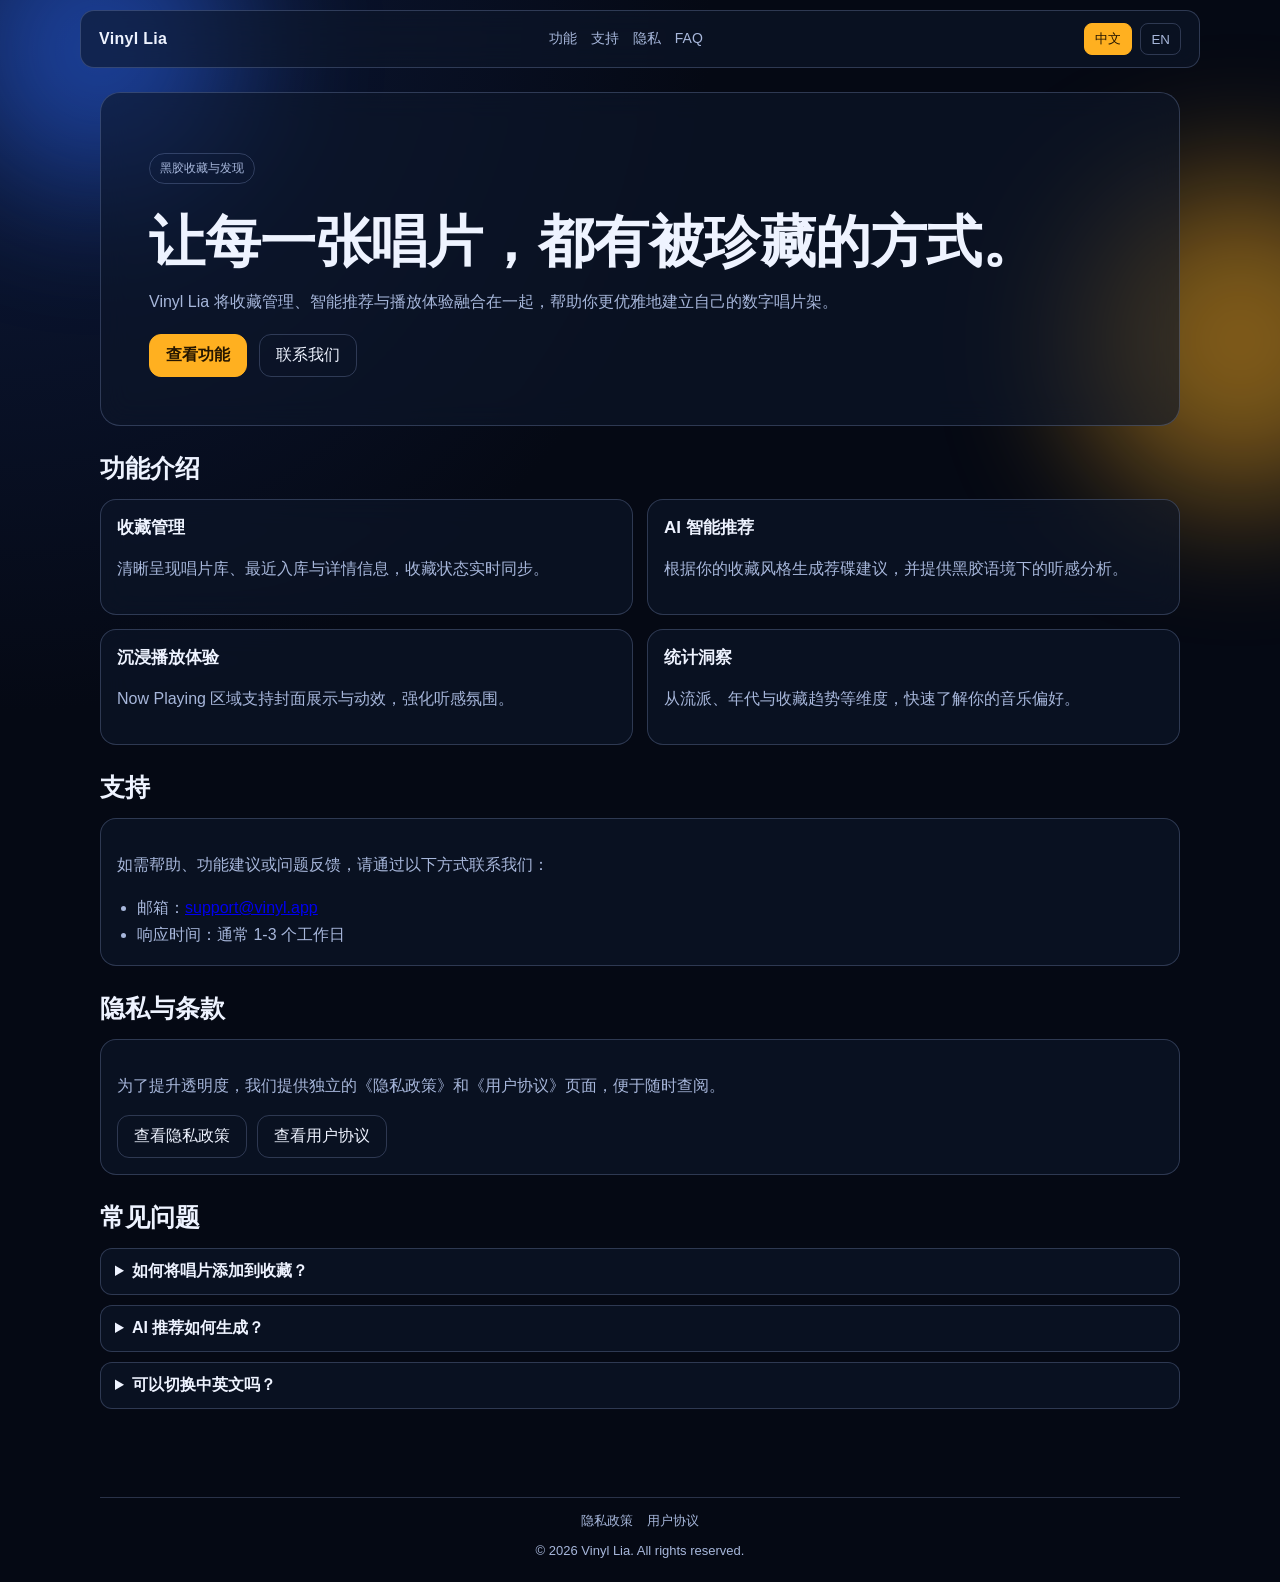
==== index.html @ dc5f0d86 "init" ====
<!doctype html>
<html lang="zh-CN">
<head>
  <meta charset="UTF-8" />
  <meta name="viewport" content="width=device-width, initial-scale=1.0" />
  <title>Vinyl Lia - 黑胶收藏与发现</title>
  <meta name="description" content="Vinyl Lia 是一款面向黑胶爱好者的收藏与发现应用，支持收藏管理、AI 推荐、听感分析与播放体验。" />
  <link rel="stylesheet" href="./styles.css" />
</head>
<body>
  <div class="orb orb-a"></div>
  <div class="orb orb-b"></div>

  <header class="topbar glass">
    <div class="brand">Vinyl Lia</div>
    <nav class="nav">
      <a href="#features" data-i18n="nav.features">功能</a>
      <a href="#support" data-i18n="nav.support">支持</a>
      <a href="#privacy" data-i18n="nav.privacy">隐私</a>
      <a href="#faq" data-i18n="nav.faq">FAQ</a>
    </nav>
    <div class="lang-switch">
      <button id="lang-zh" class="active">中文</button>
      <button id="lang-en">EN</button>
    </div>
  </header>

  <main class="container">
    <section class="hero glass">
      <p class="badge" data-i18n="hero.badge">黑胶收藏与发现</p>
      <h1 data-i18n="hero.title">让每一张唱片，都有被珍藏的方式。</h1>
      <p class="subtitle" data-i18n="hero.subtitle">Vinyl Lia 将收藏管理、智能推荐与播放体验融合在一起，帮助你更优雅地建立自己的数字唱片架。</p>
      <div class="cta-row">
        <a class="btn primary" href="#features" data-i18n="hero.cta.primary">查看功能</a>
        <a class="btn" href="#support" data-i18n="hero.cta.secondary">联系我们</a>
      </div>
    </section>

    <section id="features" class="section">
      <h2 data-i18n="features.title">功能介绍</h2>
      <div class="grid">
        <article class="card glass">
          <h3 data-i18n="features.collection.title">收藏管理</h3>
          <p data-i18n="features.collection.desc">清晰呈现唱片库、最近入库与详情信息，收藏状态实时同步。</p>
        </article>
        <article class="card glass">
          <h3 data-i18n="features.ai.title">AI 智能推荐</h3>
          <p data-i18n="features.ai.desc">根据你的收藏风格生成荐碟建议，并提供黑胶语境下的听感分析。</p>
        </article>
        <article class="card glass">
          <h3 data-i18n="features.nowPlaying.title">沉浸播放体验</h3>
          <p data-i18n="features.nowPlaying.desc">Now Playing 区域支持封面展示与动效，强化听感氛围。</p>
        </article>
        <article class="card glass">
          <h3 data-i18n="features.stats.title">统计洞察</h3>
          <p data-i18n="features.stats.desc">从流派、年代与收藏趋势等维度，快速了解你的音乐偏好。</p>
        </article>
      </div>
    </section>

    <section id="support" class="section">
      <h2 data-i18n="support.title">支持</h2>
      <div class="panel glass">
        <p data-i18n="support.desc">如需帮助、功能建议或问题反馈，请通过以下方式联系我们：</p>
        <ul>
          <li><span data-i18n="support.email">邮箱</span>：<a href="mailto:support@vinyl.app">support@vinyl.app</a></li>
          <li><span data-i18n="support.response">响应时间</span>：<span data-i18n="support.response.value">通常 1-3 个工作日</span></li>
        </ul>
      </div>
    </section>

    <section id="privacy" class="section">
      <h2 data-i18n="privacy.title">隐私与条款</h2>
      <div class="panel glass">
        <p data-i18n="privacy.desc">为了提升透明度，我们提供独立的《隐私政策》和《用户协议》页面，便于随时查阅。</p>
        <div class="policy-links">
          <a class="btn" href="./privacy.html" data-i18n="privacy.link.policy">查看隐私政策</a>
          <a class="btn" href="./terms.html" data-i18n="privacy.link.terms">查看用户协议</a>
        </div>
      </div>
    </section>

    <section id="faq" class="section">
      <h2 data-i18n="faq.title">常见问题</h2>
      <div class="faq">
        <details class="glass">
          <summary data-i18n="faq.q1">如何将唱片添加到收藏？</summary>
          <p data-i18n="faq.a1">可通过推荐列表、手动录入或详情页收藏按钮添加到唱片柜。</p>
        </details>
        <details class="glass">
          <summary data-i18n="faq.q2">AI 推荐如何生成？</summary>
          <p data-i18n="faq.a2">系统会结合你的收藏信息生成推荐结果，并逐步回填更完整的唱片信息。</p>
        </details>
        <details class="glass">
          <summary data-i18n="faq.q3">可以切换中英文吗？</summary>
          <p data-i18n="faq.a3">支持。在应用 Profile 页可切换界面语言，中英文实时生效。</p>
        </details>
      </div>
    </section>
  </main>

  <footer class="footer">
    <div class="footer-links">
      <a href="./privacy.html" data-i18n="footer.privacy">隐私政策</a>
      <a href="./terms.html" data-i18n="footer.terms">用户协议</a>
    </div>
    <p>© <span id="year"></span> Vinyl Lia. All rights reserved.</p>
  </footer>

  <script src="./script.js"></script>
</body>
</html>
---- styles.css ----
:root {
  --bg: #050914;
  --text: #eef3ff;
  --muted: #a7b7db;
  --line: rgba(162, 185, 239, 0.24);
  --panel: rgba(13, 23, 43, 0.62);
  --primary: #ffb020;
  --primary-ink: #251600;
}

* { box-sizing: border-box; }
html, body { margin: 0; padding: 0; }
body {
  min-height: 100vh;
  color: var(--text);
  background: radial-gradient(circle at 0% 0%, #0d1a3c 0%, var(--bg) 35%), linear-gradient(180deg, #050914 0%, #04070f 100%);
  font-family: -apple-system, BlinkMacSystemFont, "SF Pro Display", "SF Pro Text", "PingFang SC", "Segoe UI", sans-serif;
}

.orb {
  position: fixed;
  border-radius: 50%;
  filter: blur(70px);
  opacity: 0.5;
  z-index: -1;
}
.orb-a { width: 280px; height: 280px; background: #2d6bff; top: -90px; left: -40px; }
.orb-b { width: 320px; height: 320px; background: #ffb020; top: 20%; right: -120px; }

.glass {
  background: var(--panel);
  border: 1px solid var(--line);
  backdrop-filter: blur(14px);
  -webkit-backdrop-filter: blur(14px);
}

.topbar {
  position: sticky;
  top: 0;
  z-index: 20;
  display: flex;
  align-items: center;
  justify-content: space-between;
  padding: 12px 18px;
  margin: 10px auto 0;
  width: min(1120px, 94vw);
  border-radius: 14px;
}
.brand { font-weight: 800; letter-spacing: 0.3px; }
.nav { display: flex; gap: 14px; }
.nav a { color: var(--muted); text-decoration: none; font-size: 14px; }
.nav a:hover { color: var(--text); }

.lang-switch { display: flex; gap: 8px; }
.lang-switch button {
  border: 1px solid var(--line);
  background: transparent;
  color: var(--muted);
  border-radius: 8px;
  padding: 6px 10px;
  cursor: pointer;
}
.lang-switch button.active {
  color: var(--primary-ink);
  background: var(--primary);
  border-color: var(--primary);
}

.container {
  width: min(1080px, 92vw);
  margin: 0 auto;
  padding: 24px 0 64px;
}

.hero {
  border-radius: 20px;
  padding: clamp(26px, 6vw, 48px);
}
.badge {
  display: inline-block;
  padding: 6px 10px;
  border: 1px solid var(--line);
  border-radius: 999px;
  color: var(--muted);
  font-size: 12px;
}
.hero h1 {
  margin: 16px 0 10px;
  font-size: clamp(30px, 5.6vw, 56px);
  line-height: 1.08;
  letter-spacing: -0.5px;
}
.subtitle { color: var(--muted); max-width: 760px; font-size: 16px; line-height: 1.7; }

.cta-row { display: flex; gap: 12px; margin-top: 18px; flex-wrap: wrap; }
.btn {
  display: inline-flex;
  align-items: center;
  justify-content: center;
  text-decoration: none;
  border: 1px solid var(--line);
  color: var(--text);
  border-radius: 12px;
  padding: 10px 16px;
}
.btn:hover { border-color: rgba(255,255,255,0.45); }
.btn.primary {
  background: var(--primary);
  color: var(--primary-ink);
  border-color: var(--primary);
  font-weight: 700;
}

.section { margin-top: 26px; }
.section h2 { margin: 0 0 14px; font-size: 25px; }

.grid {
  display: grid;
  grid-template-columns: repeat(2, minmax(0, 1fr));
  gap: 14px;
}
.card, .panel {
  border-radius: 16px;
  padding: 16px;
}
.card h3 { margin: 0 0 6px; font-size: 17px; }
.card p, .panel p, .panel li { color: var(--muted); line-height: 1.7; }
.panel ul { margin: 8px 0 0 20px; padding: 0; }

.policy-links { display: flex; gap: 10px; flex-wrap: wrap; margin-top: 12px; }

.faq details {
  border-radius: 12px;
  padding: 12px 14px;
  margin-bottom: 10px;
}
.faq summary { cursor: pointer; font-weight: 600; }
.faq p { margin: 8px 0 0; color: var(--muted); }

.footer {
  width: min(1080px, 92vw);
  margin: 14px auto 24px;
  border-top: 1px solid var(--line);
  padding-top: 14px;
  color: var(--muted);
  font-size: 13px;
  text-align: center;
}
.footer-links { display: flex; gap: 14px; justify-content: center; margin-bottom: 8px; }
.footer-links a { color: var(--muted); text-decoration: none; }
.footer-links a:hover { color: var(--text); }

.doc-container {
  width: min(900px, 92vw);
  margin: 26px auto 40px;
}
.doc-header {
  padding: 20px;
  border-radius: 14px;
}
.doc-content {
  margin-top: 14px;
  padding: 20px;
  border-radius: 14px;
  line-height: 1.8;
  color: var(--muted);
}
.doc-content h2, .doc-content h3 { color: var(--text); margin: 0 0 10px; }
.doc-content section { margin-bottom: 18px; }

@media (max-width: 860px) {
  .nav { display: none; }
  .grid { grid-template-columns: 1fr; }
}
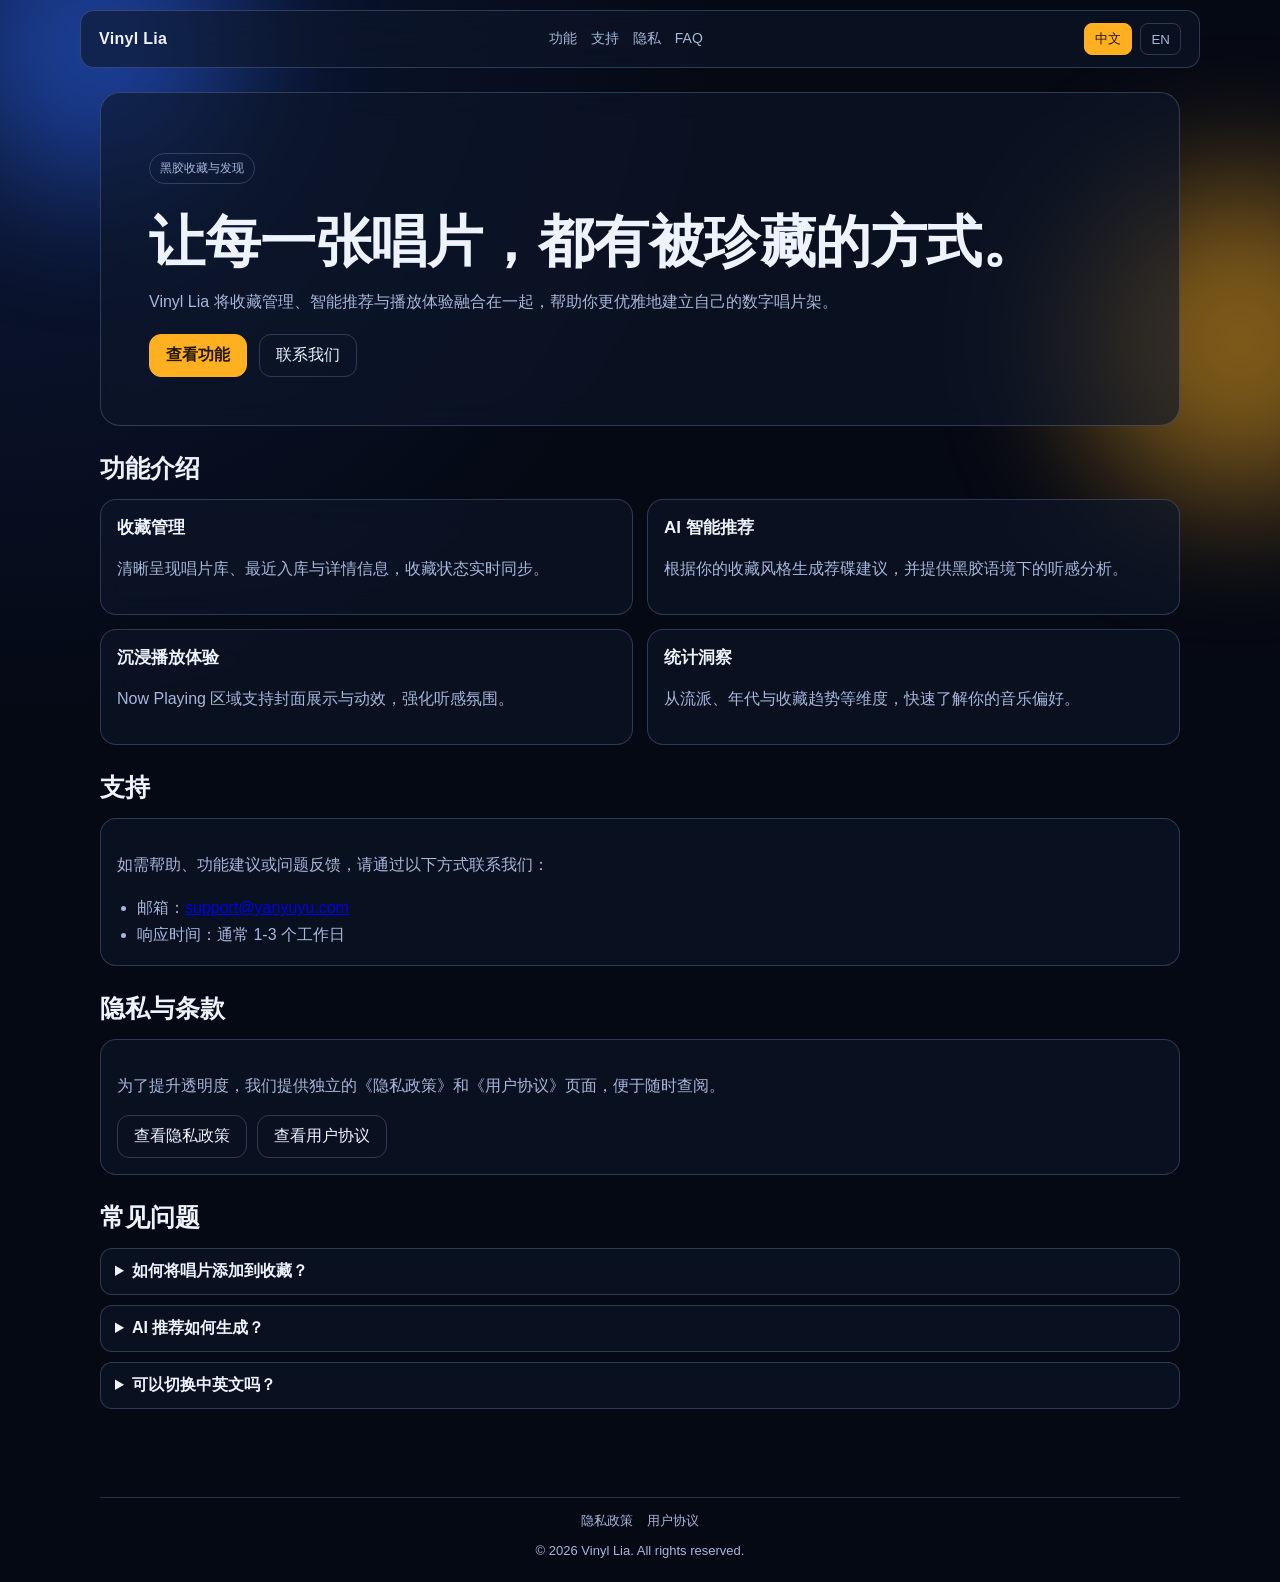
==== commit 2ad8d393: "修改联系邮箱" ====
--- a/index.html
+++ b/index.html
@@ -63,7 +63,7 @@
       <div class="panel glass">
         <p data-i18n="support.desc">如需帮助、功能建议或问题反馈，请通过以下方式联系我们：</p>
         <ul>
-          <li><span data-i18n="support.email">邮箱</span>：<a href="mailto:support@vinyl.app">support@vinyl.app</a></li>
+          <li><span data-i18n="support.email">邮箱</span>：<a href="mailto:support@yanyuyu.com">support@yanyuyu.com</a></li>
           <li><span data-i18n="support.response">响应时间</span>：<span data-i18n="support.response.value">通常 1-3 个工作日</span></li>
         </ul>
       </div>
